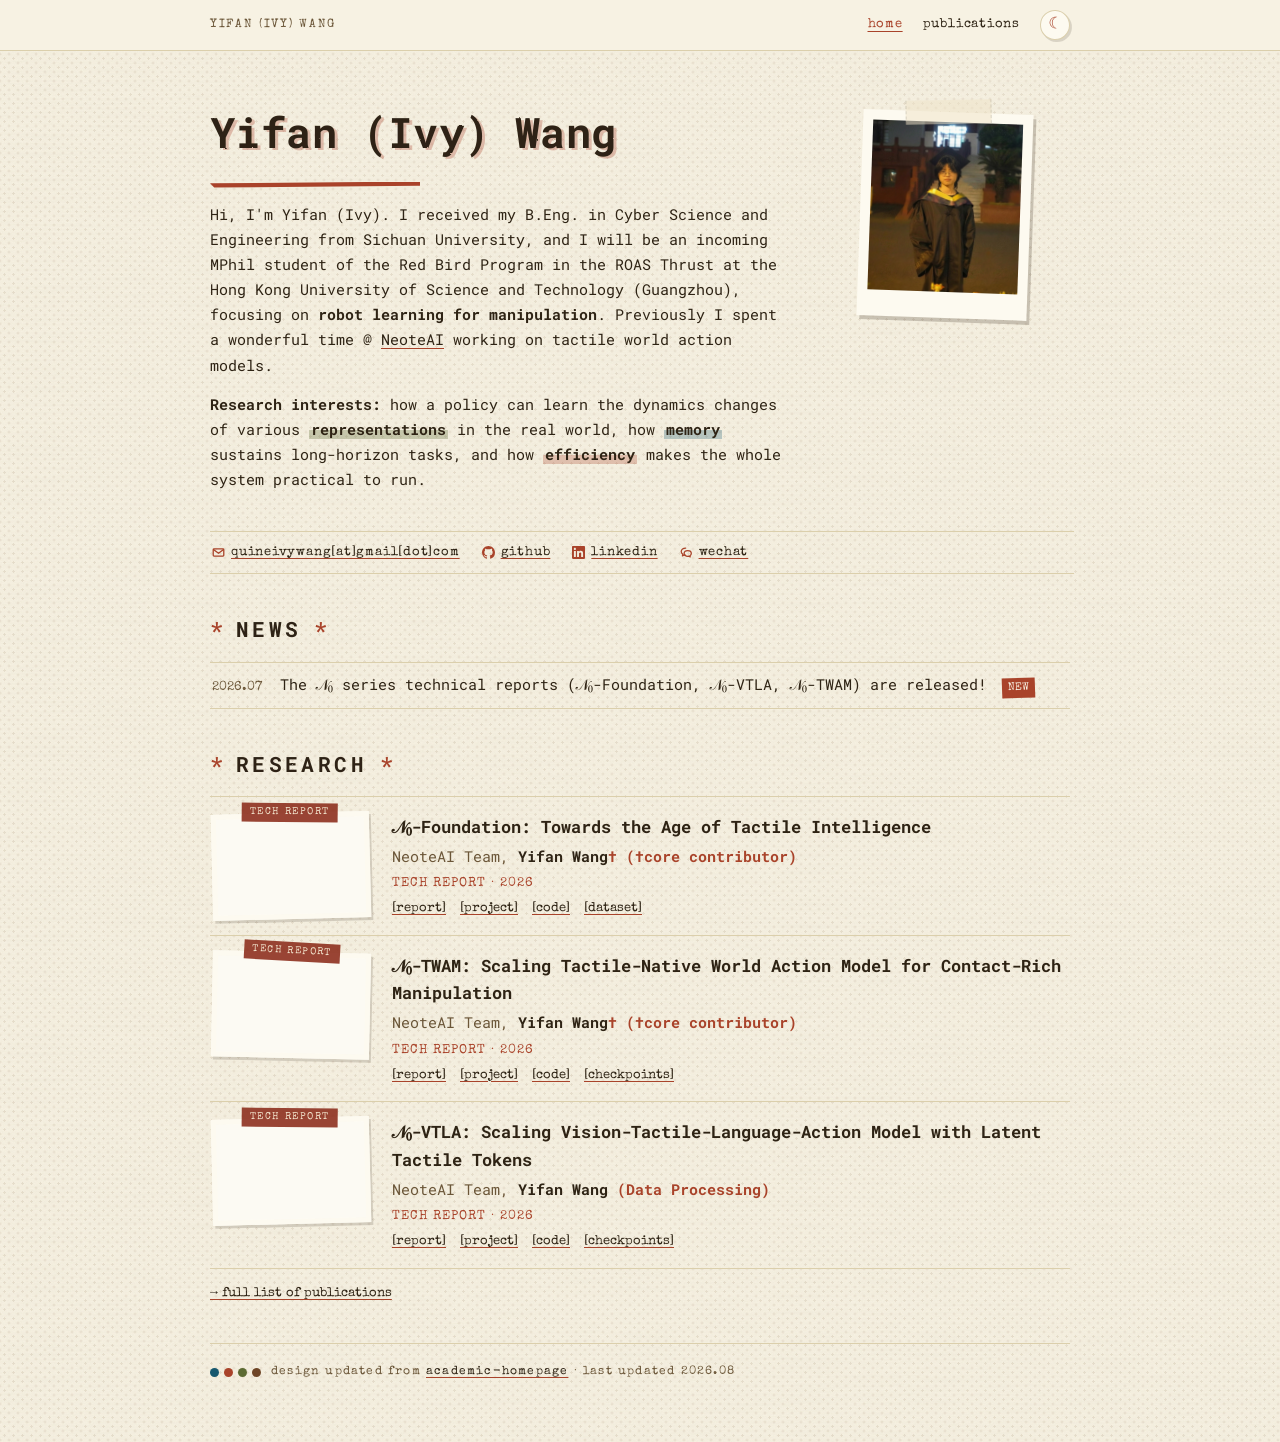
==== index.html @ ee7c6c46 "Initial homepage: vintage letterpress design on kraft paper - index.html: bio, contacts, news, selec" ====
<!doctype html>
<html lang="en">
<head>
<meta charset="utf-8">
<meta name="viewport" content="width=device-width, initial-scale=1">
<title>Yifan (Ivy) Wang</title>
<link rel="preconnect" href="https://fonts.googleapis.com">
<link rel="preconnect" href="https://fonts.gstatic.com" crossorigin>
<link href="https://fonts.googleapis.com/css2?family=Roboto+Mono:ital,wght@0,400;0,500;0,700;1,400&family=Roboto+Slab:wght@400;700&family=Special+Elite&display=swap" rel="stylesheet">
<link rel="stylesheet" href="style.css">
</head>
<body>

<nav class="topnav">
  <div class="nav-inner">
    <span class="nav-name">yifan (ivy) wang</span>
    <div class="nav-links">
      <a href="index.html" class="active">home</a>
      <a href="publications.html">publications</a>
      <button class="theme-toggle" type="button" aria-label="Toggle light / dark mode">☾</button>
    </div>
  </div>
</nav>

<!-- 印刷磨损滤镜：rough-sm 给文字毛边，rough-lg 给色块/标签撕裂边 -->
<svg class="svg-defs" aria-hidden="true">
  <filter id="rough-sm" x="-5%" y="-5%" width="110%" height="110%">
    <feTurbulence type="fractalNoise" baseFrequency="0.15" numOctaves="3" seed="7" result="n"/>
    <feDisplacementMap in="SourceGraphic" in2="n" scale="1.6"/>
  </filter>
  <filter id="rough-lg" x="-5%" y="-5%" width="110%" height="110%">
    <feTurbulence type="fractalNoise" baseFrequency="0.055" numOctaves="4" seed="3" result="n"/>
    <feDisplacementMap in="SourceGraphic" in2="n" scale="5"/>
  </filter>
</svg>

<div class="sheet">
  <header>
    <div class="masthead">
      <h1>Yifan (Ivy) Wang</h1>
      <hr class="underline-ink" />
      <p class="bio">
        Hi, I'm Yifan (Ivy). I received my B.Eng. in Cyber Science and Engineering from
        Sichuan University, and I will be an incoming MPhil student of the Red Bird Program
        in the ROAS Thrust at the Hong Kong University of Science and Technology (Guangzhou),
        focusing on <strong>robot learning for manipulation</strong>.
        Previously I spent a wonderful time @ <a href="https://research.neoteai.com/">NeoteAI</a> working on tactile world action models.
      </p>
      <p class="bio">
        <strong>Research interests:</strong>
        how a policy can learn the dynamics changes of various
        <strong class="hl hl-olive">representations</strong> in the real world,
        how <strong class="hl hl-teal">memory</strong> sustains long-horizon tasks,
        and how <strong class="hl hl-rust">efficiency</strong> makes the whole system
        practical to run.
      </p>
    </div>
    <figure class="polaroid" aria-label="portrait">
      <div class="frame"><img src="media/portrait.jpg" alt="Yifan (Ivy) Wang"></div>
    </figure>
  </header>

  <div class="contact-row">
        <a href="mailto:quineivywang@gmail.com" title="mailto: quineivywang@gmail.com">
          <svg viewBox="0 0 16 16" aria-hidden="true"><rect x="1.5" y="3.5" width="13" height="9" rx="1"/><path d="M2.2 4.5 8 9l5.8-4.5"/></svg>
          quineivywang[at]gmail[dot]com
        </a>
        <a href="https://github.com/anlorla">
          <svg class="icon-fill" viewBox="0 0 16 16" aria-hidden="true"><path d="M8 0C3.58 0 0 3.58 0 8c0 3.54 2.29 6.53 5.47 7.59.4.07.55-.17.55-.38 0-.19-.01-.82-.01-1.49-2.01.37-2.53-.49-2.69-.94-.09-.23-.48-.94-.82-1.13-.28-.15-.68-.52-.01-.53.63-.01 1.08.58 1.23.82.72 1.21 1.87.87 2.33.66.07-.52.28-.87.51-1.07-1.78-.2-3.64-.89-3.64-3.95 0-.87.31-1.59.82-2.15-.08-.2-.36-1.02.08-2.12 0 0 .67-.21 2.2.82.64-.18 1.32-.27 2-.27.68 0 1.36.09 2 .27 1.53-1.04 2.2-.82 2.2-.82.44 1.1.16 1.92.08 2.12.51.56.82 1.27.82 2.15 0 3.07-1.87 3.75-3.65 3.95.29.25.54.73.54 1.48 0 1.07-.01 1.93-.01 2.2 0 .21.15.46.55.38A8.01 8.01 0 0 0 16 8c0-4.42-3.58-8-8-8Z"/></svg>
          github
        </a>
        <a href="https://www.linkedin.com/in/yifan-wang-537680385/">
          <svg class="icon-fill" viewBox="0 0 24 24" aria-hidden="true"><path d="M20.447 20.452h-3.554v-5.569c0-1.328-.027-3.037-1.852-3.037-1.853 0-2.136 1.445-2.136 2.939v5.667H9.351V9h3.414v1.561h.046c.477-.9 1.637-1.85 3.37-1.85 3.601 0 4.267 2.37 4.267 5.455v6.286zM5.337 7.433c-1.144 0-2.063-.926-2.063-2.065 0-1.138.92-2.063 2.063-2.063 1.14 0 2.064.925 2.064 2.063 0 1.139-.925 2.065-2.064 2.065zm1.782 13.019H3.555V9h3.564v11.452zM22.225 0H1.771C.792 0 0 .774 0 1.729v20.542C0 23.227.792 24 1.771 24h20.451C23.2 24 24 23.227 24 22.271V1.729C24 .774 23.2 0 22.225 0z"/></svg>
          linkedin
        </a>
        <span class="plain wechat" tabindex="0">
          <svg viewBox="0 0 16 16" aria-hidden="true"><path d="M7 2.5C4 2.5 1.5 4.4 1.5 6.9c0 1.4.8 2.6 2 3.4l-.5 1.9 2.1-1.1c.4.1.9.2 1.4.2"/><path d="M9.5 5.6c2.4 0 4.4 1.5 4.4 3.5 0 1.1-.7 2.1-1.7 2.8l.4 1.6-1.8-.9c-.4.1-.9.2-1.3.2-2.4 0-4.4-1.6-4.4-3.6s2-3.6 4.4-3.6Z"/></svg>
          wechat
          <span class="qr-pop"><img src="media/wechat.jpg" alt="WeChat QR code"></span>
        </span>
  </div>

  <section>
    <h2 class="marker">news</h2>
    <ul class="news">
      <li><time>2026.07</time><span>The 𝒩₀ series technical reports (𝒩₀-Foundation, 𝒩₀-VTLA, 𝒩₀-TWAM) are released! <span class="badge-new">NEW</span></span></li>
    </ul>
  </section>

  <section>
    <h2 class="marker">research</h2>
    <div class="pubs">
      <article class="pub">
        <div class="thumb" data-type="tech report"><video src="media/n0_foundation_demo.mp4" autoplay muted loop playsinline preload="metadata"></video></div>
        <div class="meta">
          <h3 class="title">𝒩₀-Foundation: Towards the Age of Tactile Intelligence</h3>
          <p class="authors">NeoteAI Team, <span class="me">Yifan Wang</span><span class="dagger">†</span> <span class="contrib">(†core contributor)</span></p>
          <span class="venue">TECH REPORT · 2026</span>
          <div class="links"><a href="https://research.neoteai.com/assets/n0-foundation-report.pdf">[report]</a> <a href="https://research.neoteai.com/n0-foundation/">[project]</a> <a href="https://github.com/neoteai/N0-Foundation">[code]</a> <a href="https://huggingface.co/datasets/NeoteAIEmbodied/OpenNeoData">[dataset]</a></div>
        </div>
      </article>
      <article class="pub">
        <div class="thumb" data-type="tech report"><video src="media/n0_twam_demo.mp4" autoplay muted loop playsinline preload="metadata"></video></div>
        <div class="meta">
          <h3 class="title">𝒩₀-TWAM: Scaling Tactile-Native World Action Model for Contact-Rich Manipulation</h3>
          <p class="authors">NeoteAI Team, <span class="me">Yifan Wang</span><span class="dagger">†</span> <span class="contrib">(†core contributor)</span></p>
          <span class="venue">TECH REPORT · 2026</span>
          <div class="links"><a href="https://research.neoteai.com/assets/n0-twam-report.pdf">[report]</a> <a href="https://research.neoteai.com/n0-twam/">[project]</a> <a href="https://github.com/neoteai/N0-TWAM">[code]</a> <a href="https://huggingface.co/NeoteAI/n0-twam-base">[checkpoints]</a></div>
        </div>
      </article>
      <article class="pub">
        <div class="thumb" data-type="tech report"><video src="media/n0_vtla_demo.mp4" autoplay muted loop playsinline preload="metadata"></video></div>
        <div class="meta">
          <h3 class="title">𝒩₀-VTLA: Scaling Vision-Tactile-Language-Action Model with Latent Tactile Tokens</h3>
          <p class="authors">NeoteAI Team, <span class="me">Yifan Wang</span> <span class="contrib">(Data Processing)</span></p>
          <span class="venue">TECH REPORT · 2026</span>
          <div class="links"><a href="https://research.neoteai.com/assets/n0-vtla-report.pdf">[report]</a> <a href="https://research.neoteai.com/n0-vtla/">[project]</a> <a href="https://github.com/neoteai/N0-VTLA">[code]</a> <a href="https://huggingface.co/NeoteAI/n0-vtla-base">[checkpoints]</a></div>
        </div>
      </article>
    </div>
    <a class="more-link" href="publications.html">→ full list of publications</a>
  </section>

  <footer>
    <span><span class="footer-dots" aria-hidden="true"><i></i><i></i><i></i><i></i></span>design updated from <a href="https://github.com/luost26/academic-homepage">academic-homepage</a> · last updated 2026.08</span>
  </footer>
</div>

<script>
(function () {
  var root = document.documentElement;
  var btn = document.querySelector('.theme-toggle');
  var saved = null;
  try { saved = localStorage.getItem('theme'); } catch (e) {}
  if (saved === 'light' || saved === 'dark') root.setAttribute('data-theme', saved);
  function current() {
    var t = root.getAttribute('data-theme');
    if (t === 'light' || t === 'dark') return t;
    return window.matchMedia('(prefers-color-scheme: dark)').matches ? 'dark' : 'light';
  }
  function render() { btn.textContent = current() === 'dark' ? '☀' : '☾'; }
  btn.addEventListener('click', function () {
    var next = current() === 'dark' ? 'light' : 'dark';
    root.setAttribute('data-theme', next);
    try { localStorage.setItem('theme', next); } catch (e) {}
    render();
  });
  render();
})();
</script>
</body>
</html>
---- style.css ----
:root {
    --paper: #F7F2E3;
    --paper-deep: #ECE3C9;
    --cream: #FDFAF0;
    --cream-deep: #F4EDD9;
    --ink: #2E2314;
    --ink-faded: #6B5638;
    --teal: #17586E;
    --rust: #A9432A;
    --olive: #5C6B33;
    --brown: #6E4526;
    --rule: #DBCFAC;
    --tape: rgba(240, 228, 200, 0.5);
    --tape-label: rgba(139, 44, 27, 0.88);
    --frame: rgba(110, 69, 38, 0.35);
    --bg-dot: rgba(110, 69, 38, 0.10);
    --hl-o: rgba(92, 107, 51, 0.30);
    --hl-t: rgba(23, 88, 110, 0.28);
    --hl-r: rgba(169, 67, 42, 0.28);
    --blend: multiply;
    --shape-opacity: 0.9;
    --mono-body: "Roboto Mono", ui-monospace, "SF Mono", Menlo, "Courier New", monospace;
    --tw: "Special Elite", "American Typewriter", "Courier Prime", "Courier New", Courier, monospace;
  }
  @media (prefers-color-scheme: dark) {
    :root {
      --paper: #272016;
      --paper-deep: #1F1911;
      --cream: #362D1F;
      --cream-deep: #2E2619;
      --ink: #E9DCC0;
      --ink-faded: #A38F6C;
      --teal: #5BA6BF;
      --rust: #D0693F;
      --olive: #9AA75C;
      --brown: #C09468;
      --rule: #4A3E2C;
      --tape: rgba(150, 128, 90, 0.35);
    --tape-label: rgba(178, 74, 50, 0.9);
      --frame: rgba(233, 220, 192, 0.28);
    --bg-dot: rgba(233, 220, 192, 0.11);
    --hl-o: rgba(154, 167, 92, 0.45);
    --hl-t: rgba(91, 166, 191, 0.42);
    --hl-r: rgba(208, 105, 63, 0.45);
      --blend: screen;
      --shape-opacity: 0.4;
    }
  }
  :root[data-theme="light"] {
    --paper: #F7F2E3;
    --paper-deep: #ECE3C9;
    --cream: #FDFAF0;
    --cream-deep: #F4EDD9;
    --ink: #2E2314;
    --ink-faded: #6B5638;
    --teal: #17586E;
    --rust: #A9432A;
    --olive: #5C6B33;
    --brown: #6E4526;
    --rule: #DBCFAC;
    --tape: rgba(240, 228, 200, 0.5);
    --tape-label: rgba(139, 44, 27, 0.88);
    --frame: rgba(110, 69, 38, 0.35);
    --bg-dot: rgba(110, 69, 38, 0.10);
    --hl-o: rgba(92, 107, 51, 0.30);
    --hl-t: rgba(23, 88, 110, 0.28);
    --hl-r: rgba(169, 67, 42, 0.28);
    --blend: multiply;
    --shape-opacity: 0.9;
  }
  :root[data-theme="dark"] {
    --paper: #272016;
    --paper-deep: #1F1911;
    --cream: #362D1F;
    --cream-deep: #2E2619;
    --ink: #E9DCC0;
    --ink-faded: #A38F6C;
    --teal: #5BA6BF;
    --rust: #D0693F;
    --olive: #9AA75C;
    --brown: #C09468;
    --rule: #4A3E2C;
    --tape: rgba(150, 128, 90, 0.35);
    --tape-label: rgba(178, 74, 50, 0.9);
    --frame: rgba(233, 220, 192, 0.28);
    --bg-dot: rgba(233, 220, 192, 0.11);
    --hl-o: rgba(154, 167, 92, 0.45);
    --hl-t: rgba(91, 166, 191, 0.42);
    --hl-r: rgba(208, 105, 63, 0.45);
    --blend: screen;
    --shape-opacity: 0.4;
  }

  html { background: var(--paper); }
  body {
    margin: 0;
    /* 浅牛皮纸：45° 半调波点网屏 + 细噪点 + 横向纤维 */
    background:
      radial-gradient(var(--bg-dot) 1.1px, transparent 1.3px),
      radial-gradient(var(--bg-dot) 1.1px, transparent 1.3px),
      url('data:image/svg+xml;utf8,<svg xmlns="http://www.w3.org/2000/svg" width="180" height="180"><filter id="n"><feTurbulence type="fractalNoise" baseFrequency="0.85" numOctaves="3"/><feColorMatrix values="0 0 0 0 0.35 0 0 0 0 0.27 0 0 0 0 0.15 0 0 0 0.06 0"/></filter><rect width="180" height="180" filter="url(%23n)"/></svg>'),
      url('data:image/svg+xml;utf8,<svg xmlns="http://www.w3.org/2000/svg" width="300" height="300"><filter id="f"><feTurbulence type="turbulence" baseFrequency="0.012 0.28" numOctaves="2"/><feColorMatrix values="0 0 0 0 0.32 0 0 0 0 0.24 0 0 0 0 0.12 0 0 0 0.04 0"/></filter><rect width="300" height="300" filter="url(%23f)"/></svg>'),
      var(--paper);
    background-size: 9px 9px, 9px 9px, 180px 180px, 300px 300px, auto;
    background-position: 0 0, 4.5px 4.5px, 0 0, 0 0, 0 0;
    color: var(--ink);
    font-family: var(--mono-body);
    font-size: 15px;
    line-height: 1.68;
    overflow-x: hidden;
    position: relative;
  }
  .sheet {
    max-width: 860px;
    margin: 0 auto;
    padding: 46px 28px 60px;
    display: flex;
    flex-direction: column;
    gap: 38px;
    position: relative;
    z-index: 1;
  }

  a { color: var(--ink); text-decoration: underline; text-decoration-color: var(--rust); text-underline-offset: 3px; }
  a:hover { color: var(--rust); }
  a:focus-visible { outline: 2px dashed var(--rust); outline-offset: 2px; }

  .svg-defs { position: absolute; width: 0; height: 0; overflow: hidden; }

  /* 明暗切换：导航栏里的小圆贴纸 */
  .theme-toggle {

    width: 30px; height: 30px;
    display: flex; align-items: center; justify-content: center;
    background: var(--cream);
    border: 1px solid var(--rule);
    border-radius: 50%;
    color: var(--rust);
    font-family: var(--tw); font-size: 16px; line-height: 1;
    cursor: pointer;
    box-shadow: 2px 2px 0 rgba(46, 35, 20, 0.15);
    transform: rotate(3deg);
    padding: 0;
  }
  .theme-toggle:hover { background: var(--rust); color: var(--paper); }
  .theme-toggle:focus-visible { outline: 2px dashed var(--rust); outline-offset: 2px; }

  /* ── header ── */
  header { display: flex; gap: 28px; align-items: flex-start; justify-content: space-between; flex-wrap: wrap; position: relative; }

  .masthead { flex: 1 1 340px; display: flex; flex-direction: column; gap: 14px; position: relative; z-index: 1; }
  h1 {
    margin: 0;
    font-family: var(--mono-body);
    font-weight: 700;
    font-size: clamp(30px, 6vw, 42px);
    letter-spacing: 0.01em;
    text-wrap: balance;
    filter: url(#rough-sm);
    text-shadow: 3px 2px 0 rgba(169, 67, 42, 0.30);
  }
  .underline-ink {
    width: 210px; height: 6px; border: none; margin: 0;
    background: var(--rust);
    clip-path: polygon(0 30%, 100% 0, 100% 70%, 2% 100%);
    filter: url(#rough-sm);
  }
  .bio { margin: 0; font-size: 15px; }
  .hl { padding: 0 2px; }
  .hl-olive { background: linear-gradient(transparent 55%, var(--hl-o) 55%); }
  .hl-teal  { background: linear-gradient(transparent 55%, var(--hl-t) 55%); }
  .hl-rust  { background: linear-gradient(transparent 55%, var(--hl-r) 55%); }
  .contact-row {
    display: flex; flex-wrap: wrap; align-items: center; gap: 8px 22px;
    width: 100%;
    padding: 10px 2px;
    border-top: 1px solid var(--rule);
    border-bottom: 1px solid var(--rule);
    font-family: var(--tw); font-size: 13px; letter-spacing: 0.06em;
  }
  .contact-row a, .contact-row .plain { display: inline-flex; align-items: center; gap: 6px; }
  .contact-row svg {
    width: 13px; height: 13px; flex: 0 0 auto;
    stroke: var(--rust); fill: none;
    stroke-width: 1.6; stroke-linecap: round; stroke-linejoin: round;
  }
  .contact-row svg.icon-fill { fill: var(--rust); stroke: none; }

  /* 奶油色贴纸标签(照片) */
  .polaroid {
    flex: 0 0 auto;
    background: var(--cream);
    padding: 10px 10px 26px;
    transform: rotate(2deg);
    position: relative;
    z-index: 1;
    box-shadow: 3px 4px 0 rgba(46, 35, 20, 0.22);
  }
  .polaroid::before {
    content: "";
    position: absolute; top: -12px; left: 50%;
    width: 84px; height: 24px;
    transform: translateX(-50%) rotate(-3deg);
    background: var(--tape);
    border-left: 1px dashed rgba(0,0,0,0.12);
    border-right: 1px dashed rgba(0,0,0,0.12);
  }
  .polaroid .frame {
    width: 150px; height: 170px;
    background: var(--cream-deep);
  }
  .polaroid .frame img { width: 100%; height: 100%; object-fit: cover; display: block; }

  /* ── 栏目标题：凸版印刷风 ── */
  section { display: flex; flex-direction: column; gap: 14px; }
  .marker {
    margin: 0;
    font-family: var(--mono-body);
    font-weight: 700;
    font-size: 21px;
    letter-spacing: 0.16em;
    text-transform: uppercase;
    filter: url(#rough-sm);
  }
  .marker::before, .marker::after { content: " * "; color: var(--rust); letter-spacing: 0; }

  /* ── news ── */
  .news { margin: 0; padding: 0; list-style: none; display: flex; flex-direction: column; }
  .news li {
    display: flex; gap: 18px; align-items: baseline;
    padding: 9px 2px;
    border-bottom: 1px solid var(--rule);
  }
  .news li:first-child { border-top: 1px solid var(--rule); }
  .news time {
    flex: 0 0 auto;
    font-family: var(--tw); font-size: 13px;
    color: var(--ink-faded);
    font-variant-numeric: tabular-nums;
  }
  .badge-new {
    font-family: var(--tw); font-size: 11px;
    background: var(--rust); color: var(--paper);
    padding: 1px 6px; margin-left: 6px;
    transform: rotate(-2deg); display: inline-block;
  }

  /* ── 论文：横线分隔的平铺列表，缩略图仍是胶带贴的照片 ── */
  .pubs { display: flex; flex-direction: column; }
  .pub {
    display: flex; gap: 22px; align-items: flex-start;
    position: relative;
    padding: 16px 2px 15px;
    border-bottom: 1px solid var(--rule);
  }
  .pub:first-child { border-top: 1px solid var(--rule); }
  /* 相纸边框：白底论文图直接放进来不违和 */
  .pub .thumb {
    flex: 0 0 148px; height: 96px;
    position: relative;
    transform: rotate(-1.4deg);
    display: flex; align-items: center; justify-content: center;
    color: var(--ink-faded); font-family: var(--tw); font-size: 11px; letter-spacing: 0.1em;
    background: #FCFAF3;
    border: 5px solid var(--cream);
    box-shadow: 2px 3px 0 rgba(46, 35, 20, 0.16);
  }
  .pub .thumb img, .pub .thumb video { width: 100%; height: 100%; object-fit: cover; display: block; }
  .pub:nth-child(2n) .thumb { transform: rotate(1.2deg); }
  /* 暗红胶带即类型标签 */
  .pub .thumb::before {
    content: attr(data-type);
    position: absolute; top: -15px; left: 50%;
    min-width: 80px; height: 19px;
    padding: 0 8px;
    transform: translateX(-50%) rotate(2deg);
    background: var(--tape-label);
    font-family: var(--tw); font-size: 10px; line-height: 19px;
    letter-spacing: 0.14em; text-transform: uppercase; text-align: center;
    color: #F5E9D2;
    white-space: nowrap;
    z-index: 1;
  }
  /* 悬停晃动：像胶带没粘牢 */
  @media (prefers-reduced-motion: no-preference) {
    @keyframes wobble-settle {
      0% { transform: rotate(-1.4deg); }
      28% { transform: rotate(2deg); }
      55% { transform: rotate(-1.1deg); }
      78% { transform: rotate(0.6deg); }
      100% { transform: rotate(0deg); }
    }
    .pub:hover .thumb { animation: wobble-settle 0.6s ease-in-out; transform: rotate(0deg); }
  }
  .pub .meta { display: flex; flex-direction: column; gap: 4px; }
  .pub .title { margin: 0; font-family: var(--mono-body); font-size: 16.5px; font-weight: 700; }
  .pub .authors { margin: 0; font-size: 14.5px; color: var(--ink-faded); }
  .pub .authors .me { color: var(--ink); font-weight: 700; }
  .pub .venue { font-family: var(--tw); font-size: 12.5px; letter-spacing: 0.08em; color: var(--rust); }
  .pub .links { font-family: var(--tw); font-size: 13px; display: flex; gap: 14px; flex-wrap: wrap; }

  /* ── 待填 placeholder ── */
  .todo {
    border: 1px dashed var(--rust);
    color: var(--rust);
    font-family: var(--tw); font-size: 13px;
    padding: 1px 7px;
    white-space: nowrap;
  }

  footer {
    border-top: 1px solid var(--rule);
    padding-top: 18px;
    display: flex; justify-content: space-between; align-items: baseline; gap: 12px; flex-wrap: wrap;
    font-family: var(--tw); font-size: 12px; letter-spacing: 0.1em;
    color: var(--ink-faded);
  }
  .footer-dots { display: inline-flex; gap: 5px; margin-right: 10px; vertical-align: middle; }
  .footer-dots i { width: 9px; height: 9px; border-radius: 50%; display: inline-block; }
  .footer-dots i:nth-child(1) { background: var(--teal); }
  .footer-dots i:nth-child(2) { background: var(--rust); }
  .footer-dots i:nth-child(3) { background: var(--olive); }
  .footer-dots i:nth-child(4) { background: var(--brown); }

  /* ── 顶部导航（结构参考 academic-homepage）── */
  .topnav {
    position: sticky; top: 0; z-index: 10;
    background: var(--paper);
    border-bottom: 1px solid var(--rule);
  }
  .nav-inner {
    max-width: 860px; margin: 0 auto;
    padding: 10px 28px;
    display: flex; justify-content: space-between; align-items: center; gap: 16px;
    font-family: var(--tw);
  }
  .nav-name { font-size: 12px; letter-spacing: 0.14em; text-transform: uppercase; color: var(--ink-faded); }
  .nav-links { display: flex; align-items: center; gap: 20px; font-size: 13px; letter-spacing: 0.06em; }
  .nav-links a { text-decoration: none; color: var(--ink); }
  .nav-links a:hover { color: var(--rust); }
  .nav-links a.active {
    color: var(--rust);
    text-decoration: underline; text-decoration-color: var(--rust); text-underline-offset: 4px;
  }

  /* ── publications 详情页 ── */
  .year {
    margin: 0;
    font-family: var(--mono-body);
    font-size: 16px; font-weight: 700;
    letter-spacing: 0.14em;
    color: var(--ink-faded);
  }
  .more-link { font-family: var(--tw); font-size: 13px; align-self: flex-start; }

  /* 作者行里的 core contributor 强调 */
  .authors .dagger { color: var(--rust); font-weight: 700; }
  .authors .contrib { color: var(--rust); font-weight: 700; }

  /* wechat 悬停二维码：小拍立得弹出 */
  .wechat { position: relative; cursor: pointer; }
  .qr-pop {
    position: absolute; bottom: calc(100% + 14px); left: 50%;
    transform: translateX(-50%) rotate(-2deg);
    display: none;
    background: var(--cream);
    padding: 8px 8px 12px;
    box-shadow: 3px 4px 0 rgba(46, 35, 20, 0.22);
    z-index: 20;
  }
  .qr-pop::before {
    content: "";
    position: absolute; top: -10px; left: 50%;
    width: 64px; height: 20px;
    transform: translateX(-50%) rotate(3deg);
    background: var(--tape);
  }
  .qr-pop img { width: 150px; height: 150px; display: block; }
  .wechat:hover .qr-pop, .wechat:focus-within .qr-pop { display: block; }

  /* wechat 虽非链接，样式与其他链接统一 */
  .contact-row .plain {
    text-decoration: underline;
    text-decoration-color: var(--rust);
    text-underline-offset: 3px;
  }
  .contact-row .plain:hover { color: var(--rust); }
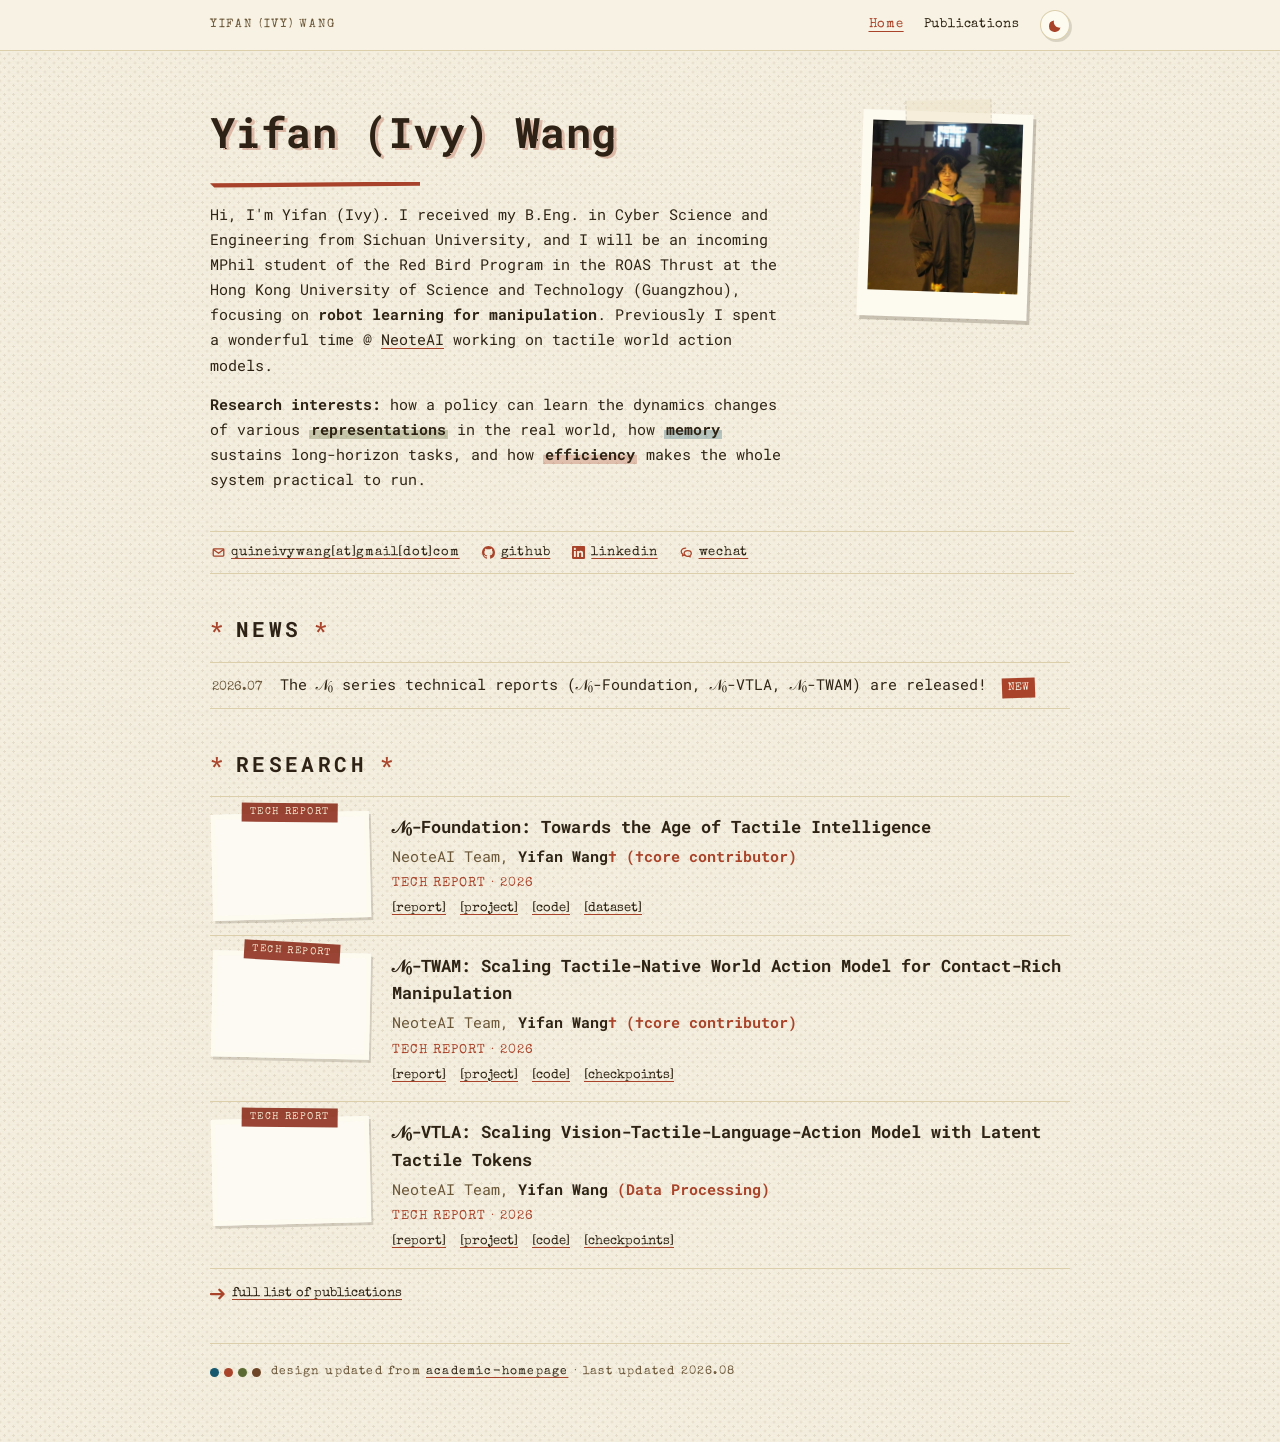
==== commit b5be4aeb: "Polish: capitalize nav, SVG theme icons, bold arrow, mobile layout - Nav links Home / Publications c" ====
--- a/index.html
+++ b/index.html
@@ -15,8 +15,8 @@
   <div class="nav-inner">
     <span class="nav-name">yifan (ivy) wang</span>
     <div class="nav-links">
-      <a href="index.html" class="active">home</a>
-      <a href="publications.html">publications</a>
+      <a href="index.html" class="active">Home</a>
+      <a href="publications.html">Publications</a>
       <button class="theme-toggle" type="button" aria-label="Toggle light / dark mode">☾</button>
     </div>
   </div>
@@ -118,7 +118,7 @@
         </div>
       </article>
     </div>
-    <a class="more-link" href="publications.html">→ full list of publications</a>
+    <a class="more-link" href="publications.html"><svg viewBox="0 0 16 12" aria-hidden="true"><path d="M1 6h13M10 1.5 14.5 6 10 10.5"/></svg>full list of publications</a>
   </section>
 
   <footer>
@@ -138,7 +138,9 @@
     if (t === 'light' || t === 'dark') return t;
     return window.matchMedia('(prefers-color-scheme: dark)').matches ? 'dark' : 'light';
   }
-  function render() { btn.textContent = current() === 'dark' ? '☀' : '☾'; }
+  var SUN = '<svg viewBox="0 0 16 16" aria-hidden="true"><circle cx="8" cy="8" r="3.1" fill="currentColor"/><g stroke="currentColor" stroke-width="1.5" stroke-linecap="round"><path d="M8 1v2M8 13v2M1 8h2M13 8h2M3.05 3.05l1.4 1.4M11.55 11.55l1.4 1.4M3.05 12.95l1.4-1.4M11.55 4.45l1.4-1.4"/></g></svg>';
+  var MOON = '<svg viewBox="0 0 16 16" aria-hidden="true"><path fill="currentColor" d="M13.4 9.9A6.2 6.2 0 0 1 6.1 2.6a6.2 6.2 0 1 0 7.3 7.3Z"/></svg>';
+  function render() { btn.innerHTML = current() === 'dark' ? SUN : MOON; }
   btn.addEventListener('click', function () {
     var next = current() === 'dark' ? 'light' : 'dark';
     root.setAttribute('data-theme', next);
--- a/style.css
+++ b/style.css
@@ -385,3 +385,26 @@
     text-underline-offset: 3px;
   }
   .contact-row .plain:hover { color: var(--rust); }
+
+  /* 明暗按钮内的 SVG 图标（绝对居中） */
+  .theme-toggle svg { width: 15px; height: 15px; display: block; }
+
+  /* 粗箭头 more-link */
+  .more-link { display: inline-flex; align-items: center; gap: 7px; }
+  .more-link svg {
+    width: 15px; height: 12px; flex: 0 0 auto;
+    stroke: var(--rust); fill: none;
+    stroke-width: 2.4; stroke-linecap: round; stroke-linejoin: round;
+  }
+
+  /* ── 小屏适配 ── */
+  @media (max-width: 640px) {
+    .sheet { padding: 30px 18px 44px; gap: 28px; }
+    .nav-inner { padding: 8px 16px; flex-wrap: wrap; gap: 8px 14px; }
+    header { gap: 18px; }
+    .polaroid { margin: 6px auto 0; }
+    .contact-row { gap: 8px 16px; }
+    .pub { flex-direction: column; gap: 16px; }
+    .pub .thumb { width: min(100%, 250px); height: 140px; flex: 0 0 auto; }
+    .qr-pop { left: 0; transform: rotate(-2deg); }
+  }
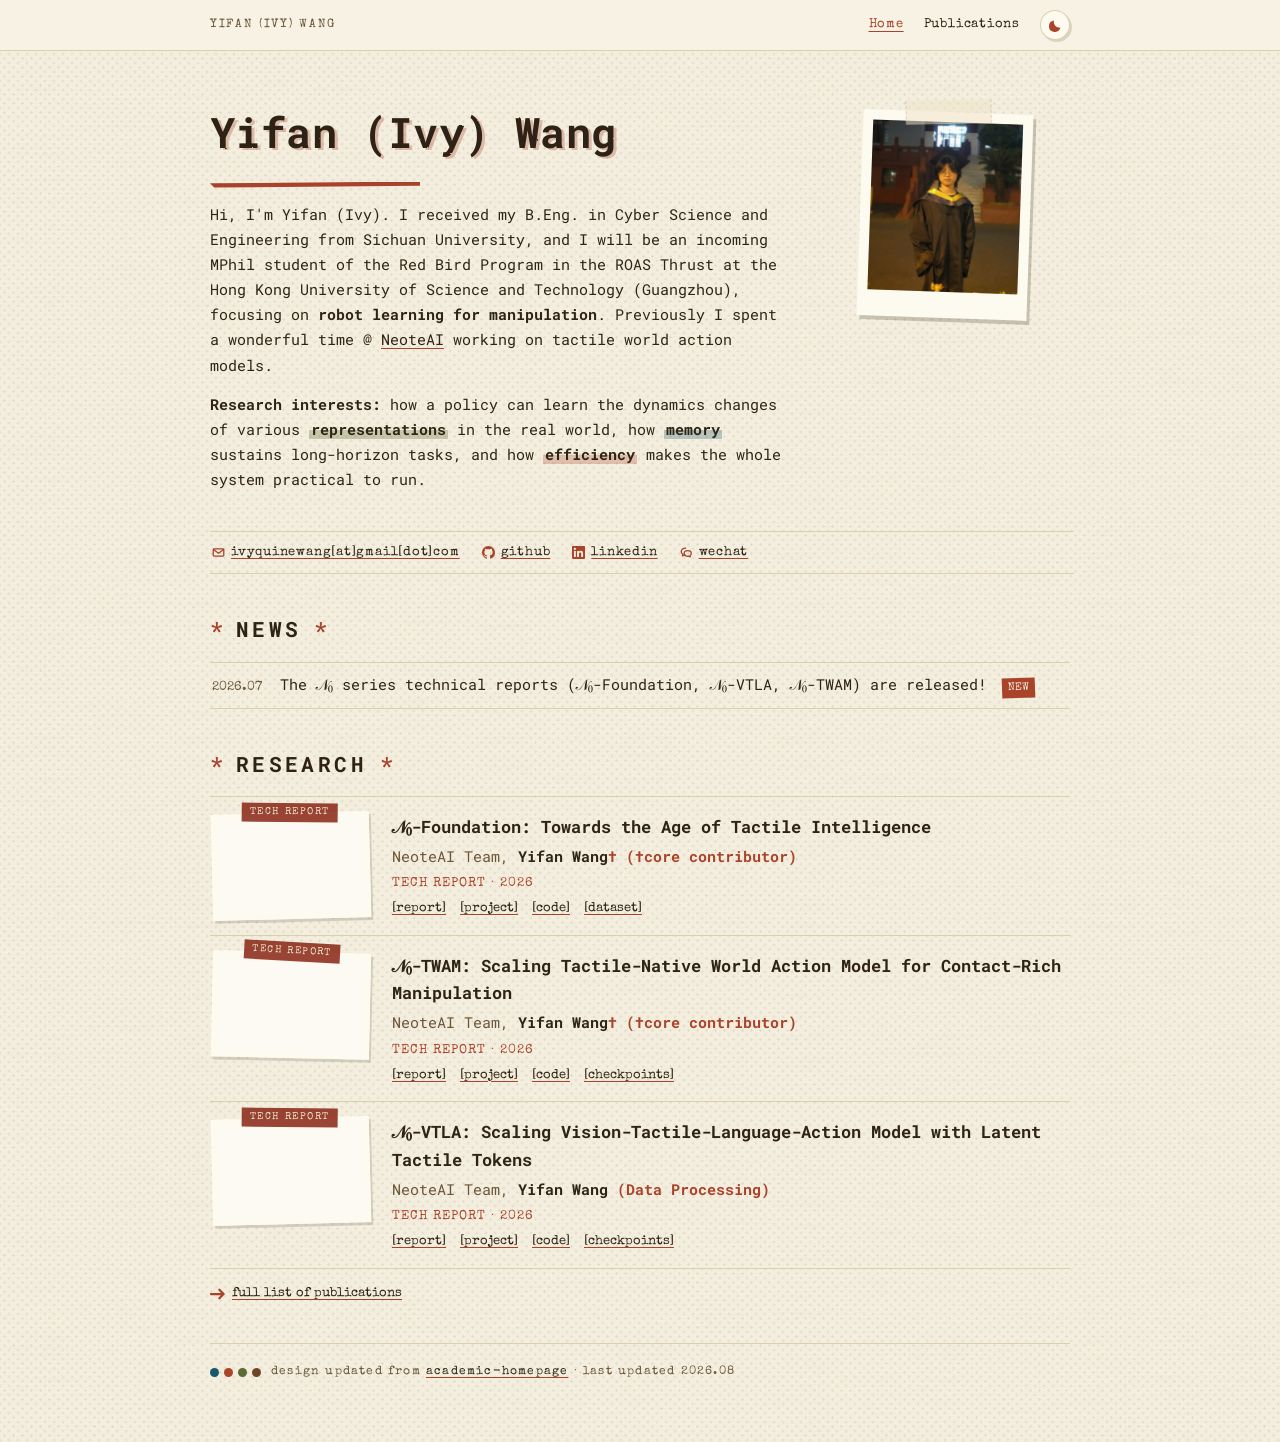
==== commit 9648de24: "Update email to ivyquinewang@gmail.com Co-Authored-By: Claude Fable 5 <noreply@anthropic.com>" ====
--- a/index.html
+++ b/index.html
@@ -61,9 +61,9 @@
   </header>
 
   <div class="contact-row">
-        <a href="mailto:quineivywang@gmail.com" title="mailto: quineivywang@gmail.com">
+        <a href="mailto:ivyquinewang@gmail.com" title="mailto: ivyquinewang@gmail.com">
           <svg viewBox="0 0 16 16" aria-hidden="true"><rect x="1.5" y="3.5" width="13" height="9" rx="1"/><path d="M2.2 4.5 8 9l5.8-4.5"/></svg>
-          quineivywang[at]gmail[dot]com
+          ivyquinewang[at]gmail[dot]com
         </a>
         <a href="https://github.com/anlorla">
           <svg class="icon-fill" viewBox="0 0 16 16" aria-hidden="true"><path d="M8 0C3.58 0 0 3.58 0 8c0 3.54 2.29 6.53 5.47 7.59.4.07.55-.17.55-.38 0-.19-.01-.82-.01-1.49-2.01.37-2.53-.49-2.69-.94-.09-.23-.48-.94-.82-1.13-.28-.15-.68-.52-.01-.53.63-.01 1.08.58 1.23.82.72 1.21 1.87.87 2.33.66.07-.52.28-.87.51-1.07-1.78-.2-3.64-.89-3.64-3.95 0-.87.31-1.59.82-2.15-.08-.2-.36-1.02.08-2.12 0 0 .67-.21 2.2.82.64-.18 1.32-.27 2-.27.68 0 1.36.09 2 .27 1.53-1.04 2.2-.82 2.2-.82.44 1.1.16 1.92.08 2.12.51.56.82 1.27.82 2.15 0 3.07-1.87 3.75-3.65 3.95.29.25.54.73.54 1.48 0 1.07-.01 1.93-.01 2.2 0 .21.15.46.55.38A8.01 8.01 0 0 0 16 8c0-4.42-3.58-8-8-8Z"/></svg>
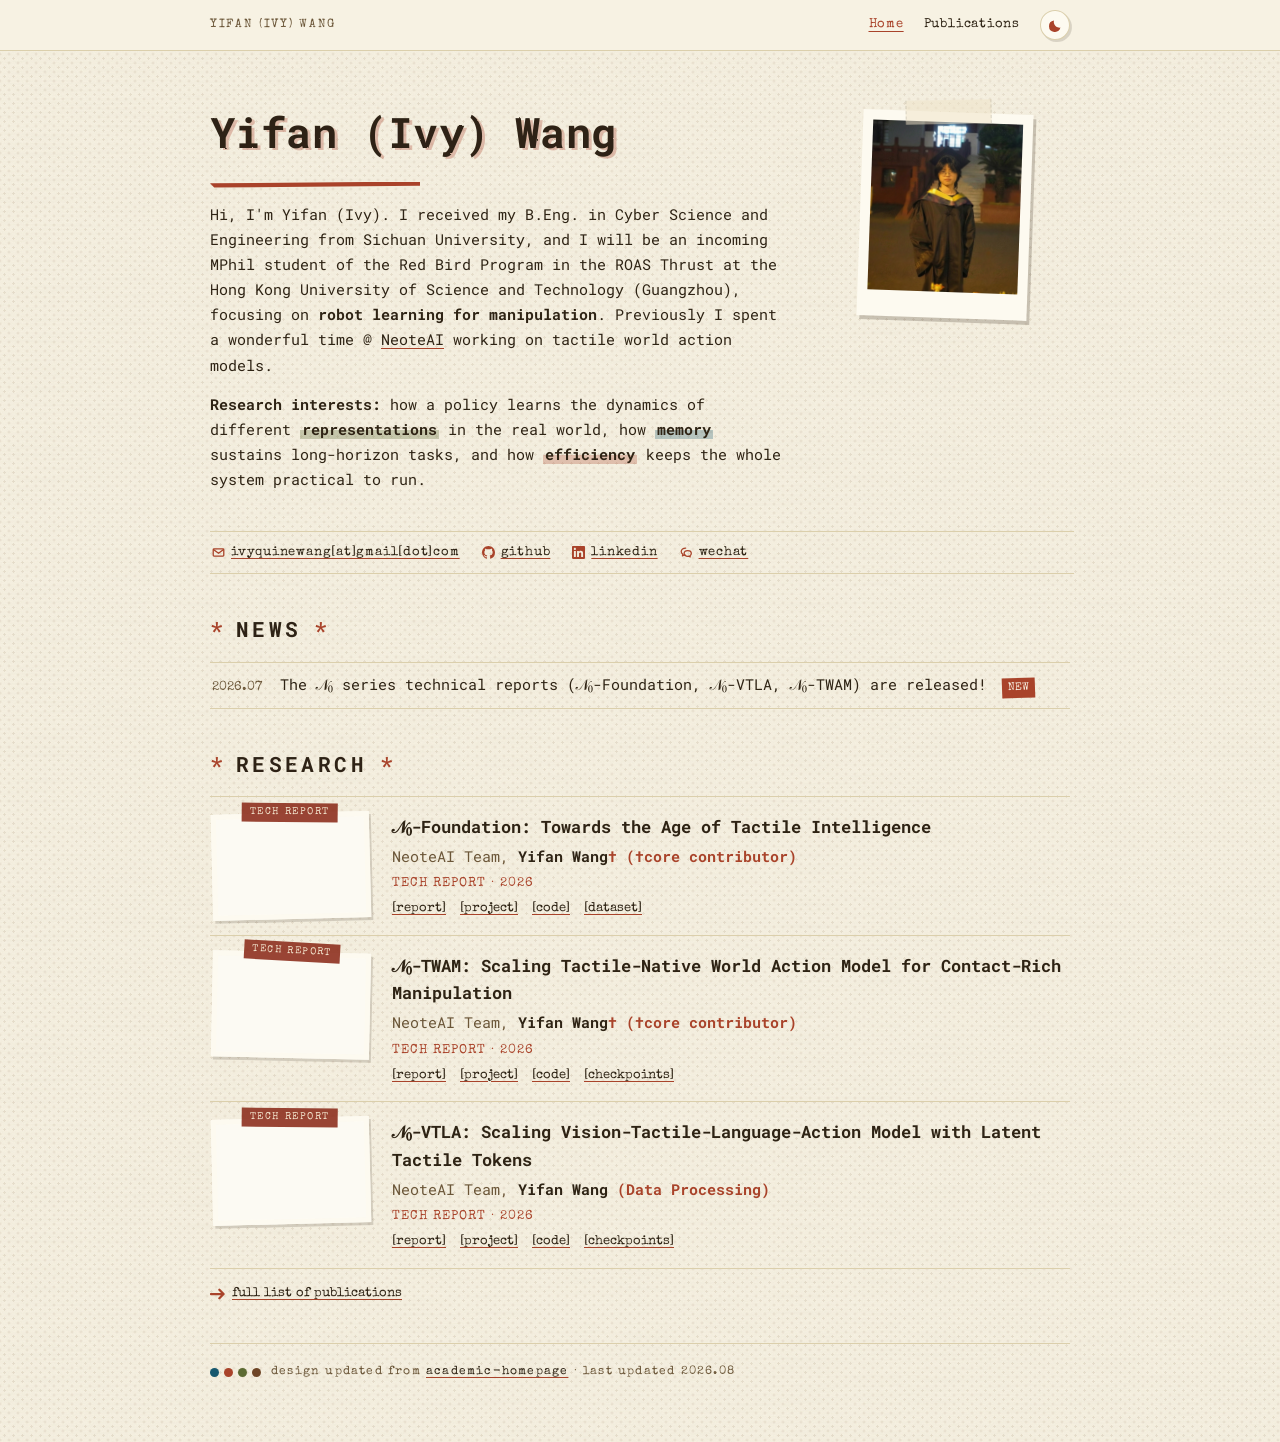
==== commit dcb3a836: "Reword research interests Fix "dynamics changes of various" -> "dynamics of different" and "makes" -" ====
--- a/index.html
+++ b/index.html
@@ -7,6 +7,8 @@
 <link rel="preconnect" href="https://fonts.googleapis.com">
 <link rel="preconnect" href="https://fonts.gstatic.com" crossorigin>
 <link href="https://fonts.googleapis.com/css2?family=Roboto+Mono:ital,wght@0,400;0,500;0,700;1,400&family=Roboto+Slab:wght@400;700&family=Special+Elite&display=swap" rel="stylesheet">
+<link rel="icon" type="image/png" href="media/favicon.png">
+<link rel="apple-touch-icon" href="media/favicon.png">
 <link rel="stylesheet" href="style.css">
 </head>
 <body>
@@ -15,8 +17,8 @@
   <div class="nav-inner">
     <span class="nav-name">yifan (ivy) wang</span>
     <div class="nav-links">
-      <a href="index.html" class="active">Home</a>
-      <a href="publications.html">Publications</a>
+      <a href="/" class="active">Home</a>
+      <a href="/publications">Publications</a>
       <button class="theme-toggle" type="button" aria-label="Toggle light / dark mode">☾</button>
     </div>
   </div>
@@ -48,10 +50,10 @@
       </p>
       <p class="bio">
         <strong>Research interests:</strong>
-        how a policy can learn the dynamics changes of various
+        how a policy learns the dynamics of different
         <strong class="hl hl-olive">representations</strong> in the real world,
         how <strong class="hl hl-teal">memory</strong> sustains long-horizon tasks,
-        and how <strong class="hl hl-rust">efficiency</strong> makes the whole system
+        and how <strong class="hl hl-rust">efficiency</strong> keeps the whole system
         practical to run.
       </p>
     </div>
@@ -118,7 +120,7 @@
         </div>
       </article>
     </div>
-    <a class="more-link" href="publications.html"><svg viewBox="0 0 16 12" aria-hidden="true"><path d="M1 6h13M10 1.5 14.5 6 10 10.5"/></svg>full list of publications</a>
+    <a class="more-link" href="/publications"><svg viewBox="0 0 16 12" aria-hidden="true"><path d="M1 6h13M10 1.5 14.5 6 10 10.5"/></svg>full list of publications</a>
   </section>
 
   <footer>
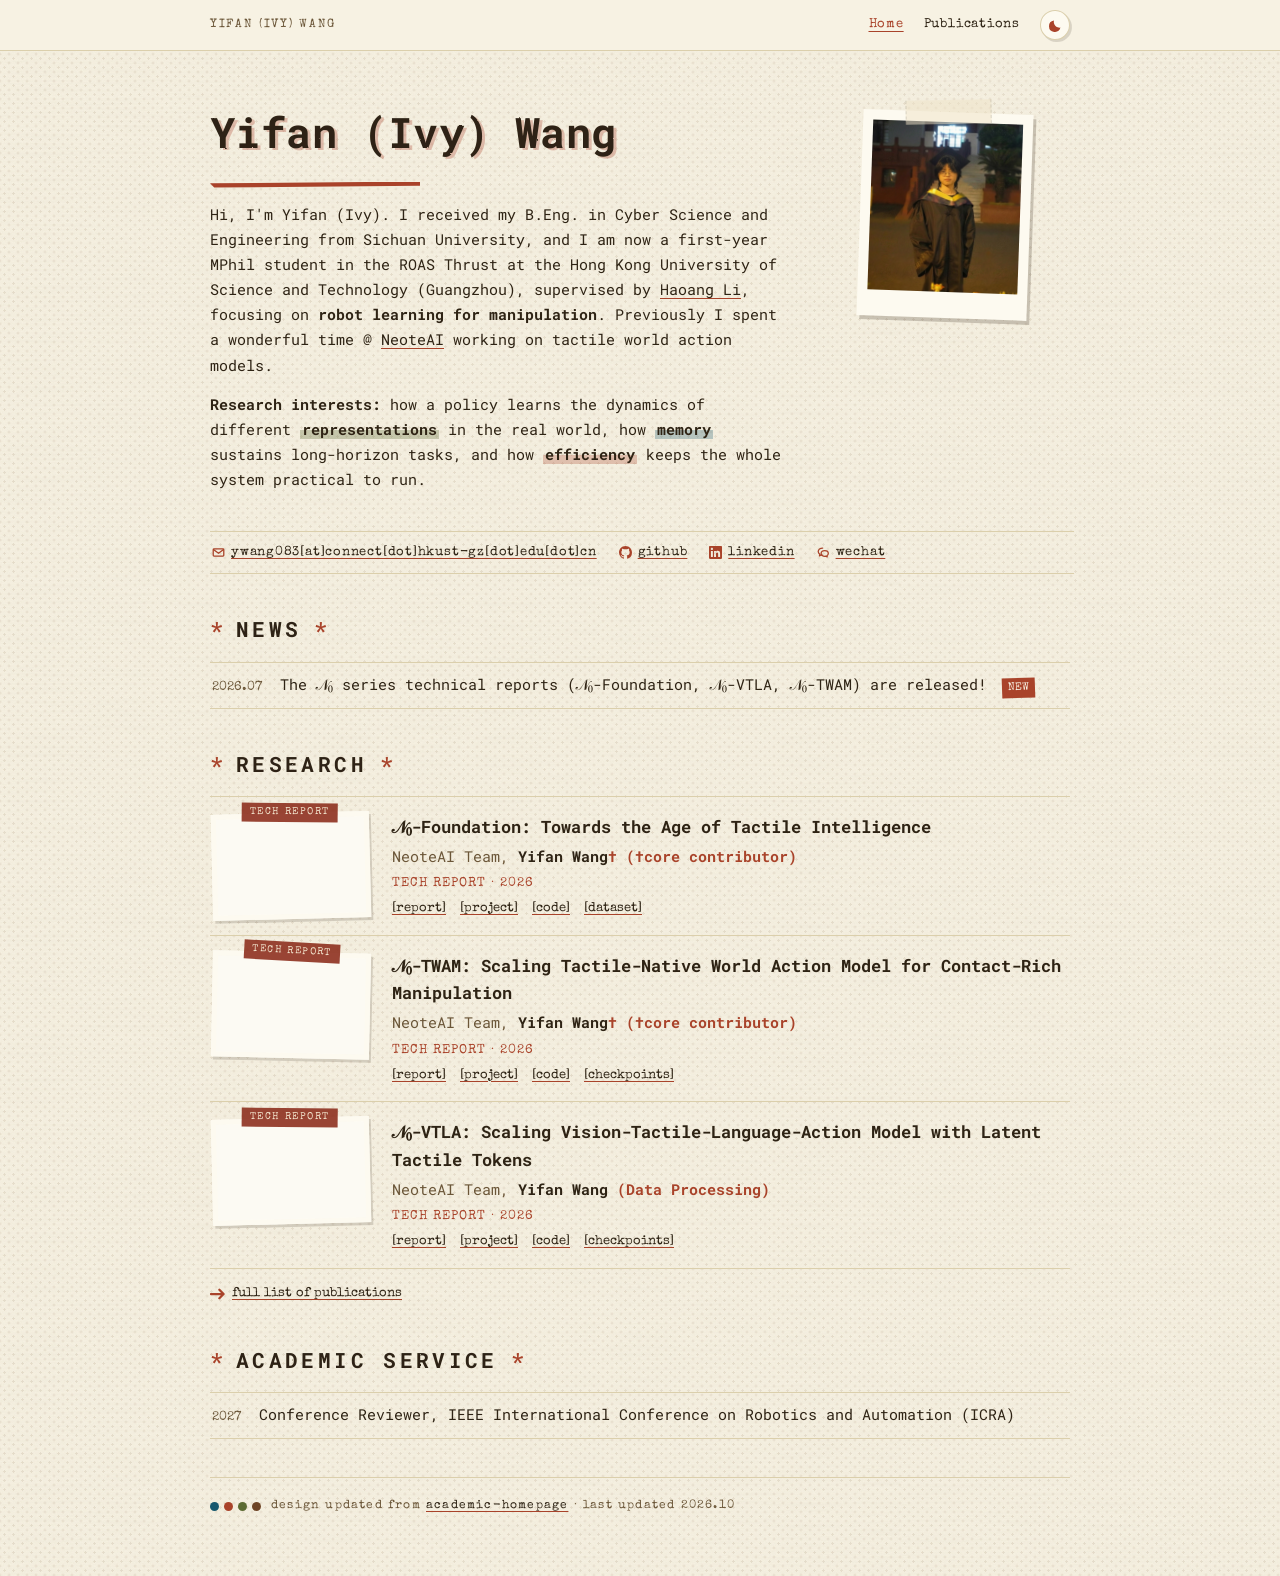
==== commit 59e8da93: "Update status to first-year MPhil, add academic service, switch to school email Co-Authored-By: Clau" ====
--- a/index.html
+++ b/index.html
@@ -43,8 +43,9 @@
       <hr class="underline-ink" />
       <p class="bio">
         Hi, I'm Yifan (Ivy). I received my B.Eng. in Cyber Science and Engineering from
-        Sichuan University, and I will be an incoming MPhil student of the Red Bird Program
+        Sichuan University, and I am now a first-year MPhil student
         in the ROAS Thrust at the Hong Kong University of Science and Technology (Guangzhou),
+        supervised by <a href="https://sites.google.com/view/haoangli/homepage">Haoang Li</a>,
         focusing on <strong>robot learning for manipulation</strong>.
         Previously I spent a wonderful time @ <a href="https://research.neoteai.com/">NeoteAI</a> working on tactile world action models.
       </p>
@@ -63,9 +64,9 @@
   </header>
 
   <div class="contact-row">
-        <a href="mailto:ivyquinewang@gmail.com" title="mailto: ivyquinewang@gmail.com">
+        <a href="mailto:ywang083@connect.hkust-gz.edu.cn" title="mailto: ywang083@connect.hkust-gz.edu.cn">
           <svg viewBox="0 0 16 16" aria-hidden="true"><rect x="1.5" y="3.5" width="13" height="9" rx="1"/><path d="M2.2 4.5 8 9l5.8-4.5"/></svg>
-          ivyquinewang[at]gmail[dot]com
+          ywang083[at]connect[dot]hkust-gz[dot]edu[dot]cn
         </a>
         <a href="https://github.com/anlorla">
           <svg class="icon-fill" viewBox="0 0 16 16" aria-hidden="true"><path d="M8 0C3.58 0 0 3.58 0 8c0 3.54 2.29 6.53 5.47 7.59.4.07.55-.17.55-.38 0-.19-.01-.82-.01-1.49-2.01.37-2.53-.49-2.69-.94-.09-.23-.48-.94-.82-1.13-.28-.15-.68-.52-.01-.53.63-.01 1.08.58 1.23.82.72 1.21 1.87.87 2.33.66.07-.52.28-.87.51-1.07-1.78-.2-3.64-.89-3.64-3.95 0-.87.31-1.59.82-2.15-.08-.2-.36-1.02.08-2.12 0 0 .67-.21 2.2.82.64-.18 1.32-.27 2-.27.68 0 1.36.09 2 .27 1.53-1.04 2.2-.82 2.2-.82.44 1.1.16 1.92.08 2.12.51.56.82 1.27.82 2.15 0 3.07-1.87 3.75-3.65 3.95.29.25.54.73.54 1.48 0 1.07-.01 1.93-.01 2.2 0 .21.15.46.55.38A8.01 8.01 0 0 0 16 8c0-4.42-3.58-8-8-8Z"/></svg>
@@ -123,8 +124,15 @@
     <a class="more-link" href="/publications"><svg viewBox="0 0 16 12" aria-hidden="true"><path d="M1 6h13M10 1.5 14.5 6 10 10.5"/></svg>full list of publications</a>
   </section>
 
+  <section>
+    <h2 class="marker">academic service</h2>
+    <ul class="news">
+      <li><time>2027</time><span>Conference Reviewer, IEEE International Conference on Robotics and Automation (ICRA)</span></li>
+    </ul>
+  </section>
+
   <footer>
-    <span><span class="footer-dots" aria-hidden="true"><i></i><i></i><i></i><i></i></span>design updated from <a href="https://github.com/luost26/academic-homepage">academic-homepage</a> · last updated 2026.08</span>
+    <span><span class="footer-dots" aria-hidden="true"><i></i><i></i><i></i><i></i></span>design updated from <a href="https://github.com/luost26/academic-homepage">academic-homepage</a> · last updated 2026.10</span>
   </footer>
 </div>
 
